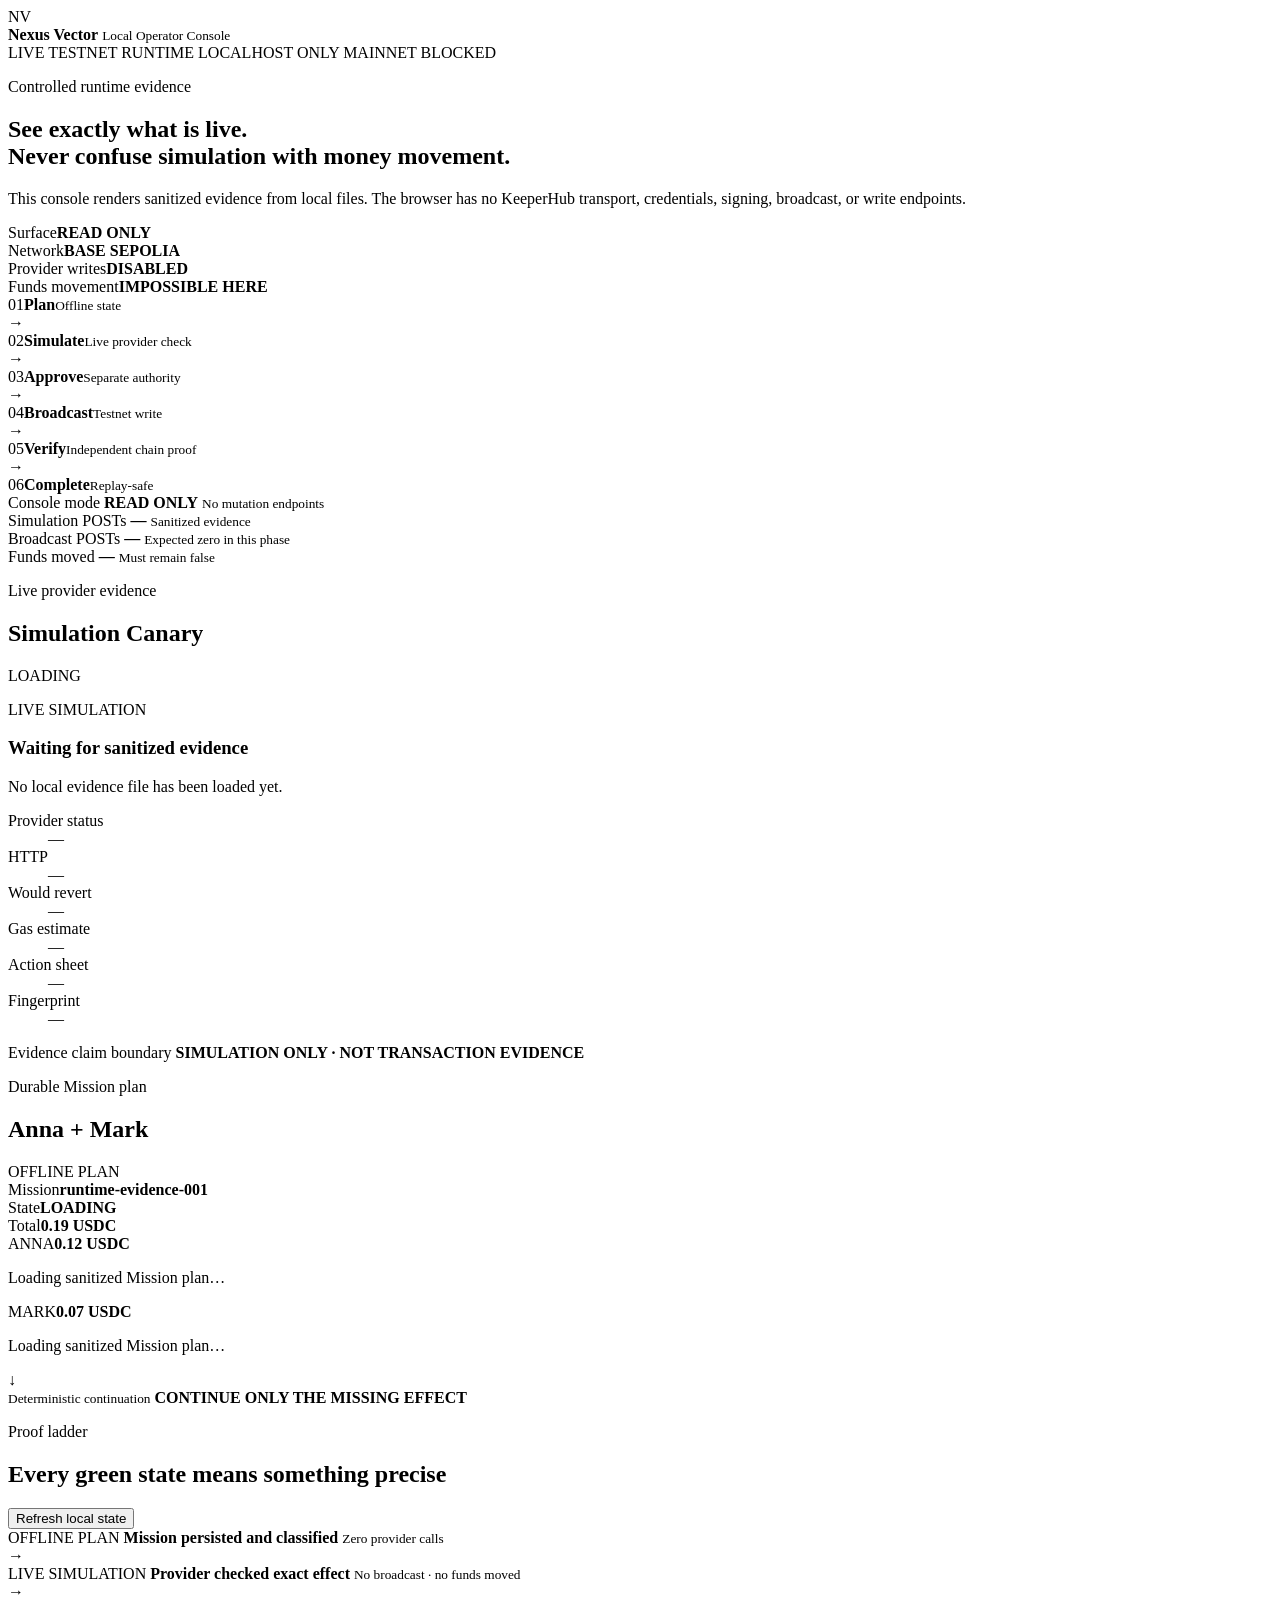
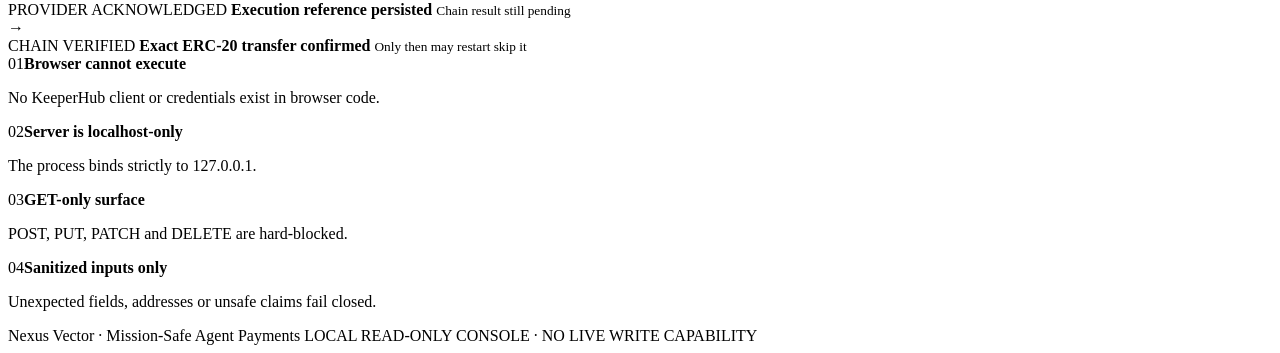
==== operator_console/index.html @ 63445672 "Add local operator console interface" ====
<!doctype html>
<html lang="en">
<head>
  <meta charset="utf-8">
  <meta name="viewport" content="width=device-width, initial-scale=1">
  <meta name="description" content="Read-only Nexus Vector local operator console for sanitized testnet runtime evidence.">
  <title>Nexus Vector — Live Operator Console</title>
  <link rel="stylesheet" href="styles.css">
</head>
<body>
  <div class="ambient ambient-one" aria-hidden="true"></div>
  <div class="ambient ambient-two" aria-hidden="true"></div>

  <header class="topbar">
    <div class="brand">
      <span class="brand-mark" aria-hidden="true">NV</span>
      <div>
        <strong>Nexus Vector</strong>
        <small>Local Operator Console</small>
      </div>
    </div>
    <div class="runtime-identity">
      <span class="live-badge"><i aria-hidden="true"></i> LIVE TESTNET RUNTIME</span>
      <span class="quiet-badge">LOCALHOST ONLY</span>
      <span class="quiet-badge safe">MAINNET BLOCKED</span>
    </div>
  </header>

  <main>
    <section class="hero">
      <div>
        <p class="eyebrow">Controlled runtime evidence</p>
        <h1>See exactly what is live.<br><span>Never confuse simulation with money movement.</span></h1>
        <p class="hero-copy">This console renders sanitized evidence from local files. The browser has no KeeperHub transport, credentials, signing, broadcast, or write endpoints.</p>
      </div>
      <aside class="authority-card" aria-label="Current authority boundary">
        <div class="authority-line"><span>Surface</span><strong>READ ONLY</strong></div>
        <div class="authority-line"><span>Network</span><strong>BASE SEPOLIA</strong></div>
        <div class="authority-line"><span>Provider writes</span><strong>DISABLED</strong></div>
        <div class="authority-line"><span>Funds movement</span><strong>IMPOSSIBLE HERE</strong></div>
      </aside>
    </section>

    <section class="stage-rail" aria-label="Runtime evidence stages">
      <div class="stage is-complete" data-stage="plan"><span>01</span><strong>Plan</strong><small>Offline state</small></div>
      <div class="stage-arrow" aria-hidden="true">→</div>
      <div class="stage is-active" data-stage="simulate"><span>02</span><strong>Simulate</strong><small>Live provider check</small></div>
      <div class="stage-arrow" aria-hidden="true">→</div>
      <div class="stage" data-stage="approve"><span>03</span><strong>Approve</strong><small>Separate authority</small></div>
      <div class="stage-arrow" aria-hidden="true">→</div>
      <div class="stage" data-stage="broadcast"><span>04</span><strong>Broadcast</strong><small>Testnet write</small></div>
      <div class="stage-arrow" aria-hidden="true">→</div>
      <div class="stage" data-stage="verify"><span>05</span><strong>Verify</strong><small>Independent chain proof</small></div>
      <div class="stage-arrow" aria-hidden="true">→</div>
      <div class="stage" data-stage="complete"><span>06</span><strong>Complete</strong><small>Replay-safe</small></div>
    </section>

    <section class="metrics" aria-label="Runtime safety summary">
      <article class="metric">
        <span>Console mode</span>
        <strong id="metric-mode">READ ONLY</strong>
        <small>No mutation endpoints</small>
      </article>
      <article class="metric cyan">
        <span>Simulation POSTs</span>
        <strong id="metric-simulation">—</strong>
        <small>Sanitized evidence</small>
      </article>
      <article class="metric amber">
        <span>Broadcast POSTs</span>
        <strong id="metric-broadcast">—</strong>
        <small>Expected zero in this phase</small>
      </article>
      <article class="metric green">
        <span>Funds moved</span>
        <strong id="metric-funds">—</strong>
        <small>Must remain false</small>
      </article>
    </section>

    <section class="workspace">
      <article class="panel canary-panel">
        <header class="panel-heading">
          <div>
            <p class="section-label">Live provider evidence</p>
            <h2>Simulation Canary</h2>
          </div>
          <span id="canary-badge" class="evidence-badge cyan">LOADING</span>
        </header>

        <div class="active-operation">
          <div class="operation-orb" aria-hidden="true"><span></span></div>
          <div>
            <p id="canary-level" class="operation-level">LIVE SIMULATION</p>
            <h3 id="canary-status">Waiting for sanitized evidence</h3>
            <p id="canary-copy">No local evidence file has been loaded yet.</p>
          </div>
        </div>

        <dl class="fact-grid">
          <div><dt>Provider status</dt><dd id="provider-status">—</dd></div>
          <div><dt>HTTP</dt><dd id="provider-http">—</dd></div>
          <div><dt>Would revert</dt><dd id="provider-revert">—</dd></div>
          <div><dt>Gas estimate</dt><dd id="provider-gas">—</dd></div>
          <div><dt>Action sheet</dt><dd id="action-sheet">—</dd></div>
          <div><dt>Fingerprint</dt><dd id="fingerprint">—</dd></div>
        </dl>

        <div class="claim-boundary">
          <span>Evidence claim boundary</span>
          <strong id="claim-boundary">SIMULATION ONLY · NOT TRANSACTION EVIDENCE</strong>
        </div>
      </article>

      <article class="panel mission-panel">
        <header class="panel-heading">
          <div>
            <p class="section-label">Durable Mission plan</p>
            <h2>Anna + Mark</h2>
          </div>
          <span id="mission-badge" class="evidence-badge blue">OFFLINE PLAN</span>
        </header>

        <div class="mission-meta">
          <div><span>Mission</span><strong id="mission-ref">runtime-evidence-001</strong></div>
          <div><span>State</span><strong id="mission-state">LOADING</strong></div>
          <div><span>Total</span><strong id="mission-total">0.19 USDC</strong></div>
        </div>

        <div id="effect-list" class="effect-list" aria-live="polite">
          <article class="effect-card">
            <div><span>ANNA</span><strong>0.12 USDC</strong></div>
            <p>Loading sanitized Mission plan…</p>
          </article>
          <article class="effect-card">
            <div><span>MARK</span><strong>0.07 USDC</strong></div>
            <p>Loading sanitized Mission plan…</p>
          </article>
        </div>

        <div class="continuation-line">
          <span class="neon-arrow" aria-hidden="true">↓</span>
          <div>
            <small>Deterministic continuation</small>
            <strong>CONTINUE ONLY THE MISSING EFFECT</strong>
          </div>
        </div>
      </article>
    </section>

    <section class="evidence-flow panel">
      <header class="panel-heading">
        <div>
          <p class="section-label">Proof ladder</p>
          <h2>Every green state means something precise</h2>
        </div>
        <button id="refresh" class="refresh-button" type="button">Refresh local state</button>
      </header>

      <div class="proof-ladder">
        <article class="proof-node blue is-complete">
          <span>OFFLINE PLAN</span>
          <strong>Mission persisted and classified</strong>
          <small>Zero provider calls</small>
        </article>
        <div class="proof-arrow active" aria-hidden="true">→</div>
        <article id="proof-simulation" class="proof-node cyan is-active">
          <span>LIVE SIMULATION</span>
          <strong>Provider checked exact effect</strong>
          <small>No broadcast · no funds moved</small>
        </article>
        <div class="proof-arrow" aria-hidden="true">→</div>
        <article class="proof-node purple">
          <span>PROVIDER ACKNOWLEDGED</span>
          <strong>Execution reference persisted</strong>
          <small>Chain result still pending</small>
        </article>
        <div class="proof-arrow" aria-hidden="true">→</div>
        <article class="proof-node green">
          <span>CHAIN VERIFIED</span>
          <strong>Exact ERC-20 transfer confirmed</strong>
          <small>Only then may restart skip it</small>
        </article>
      </div>
    </section>

    <section class="guardrail-grid">
      <article class="guardrail"><span>01</span><strong>Browser cannot execute</strong><p>No KeeperHub client or credentials exist in browser code.</p></article>
      <article class="guardrail"><span>02</span><strong>Server is localhost-only</strong><p>The process binds strictly to 127.0.0.1.</p></article>
      <article class="guardrail"><span>03</span><strong>GET-only surface</strong><p>POST, PUT, PATCH and DELETE are hard-blocked.</p></article>
      <article class="guardrail"><span>04</span><strong>Sanitized inputs only</strong><p>Unexpected fields, addresses or unsafe claims fail closed.</p></article>
    </section>

    <section id="error-banner" class="error-banner" hidden aria-live="assertive">
      <strong>READ-ONLY EVIDENCE LOAD STOPPED</strong>
      <span id="error-text"></span>
    </section>
  </main>

  <footer>
    <span>Nexus Vector · Mission-Safe Agent Payments</span>
    <span>LOCAL READ-ONLY CONSOLE · NO LIVE WRITE CAPABILITY</span>
  </footer>

  <script src="app.js"></script>
</body>
</html>
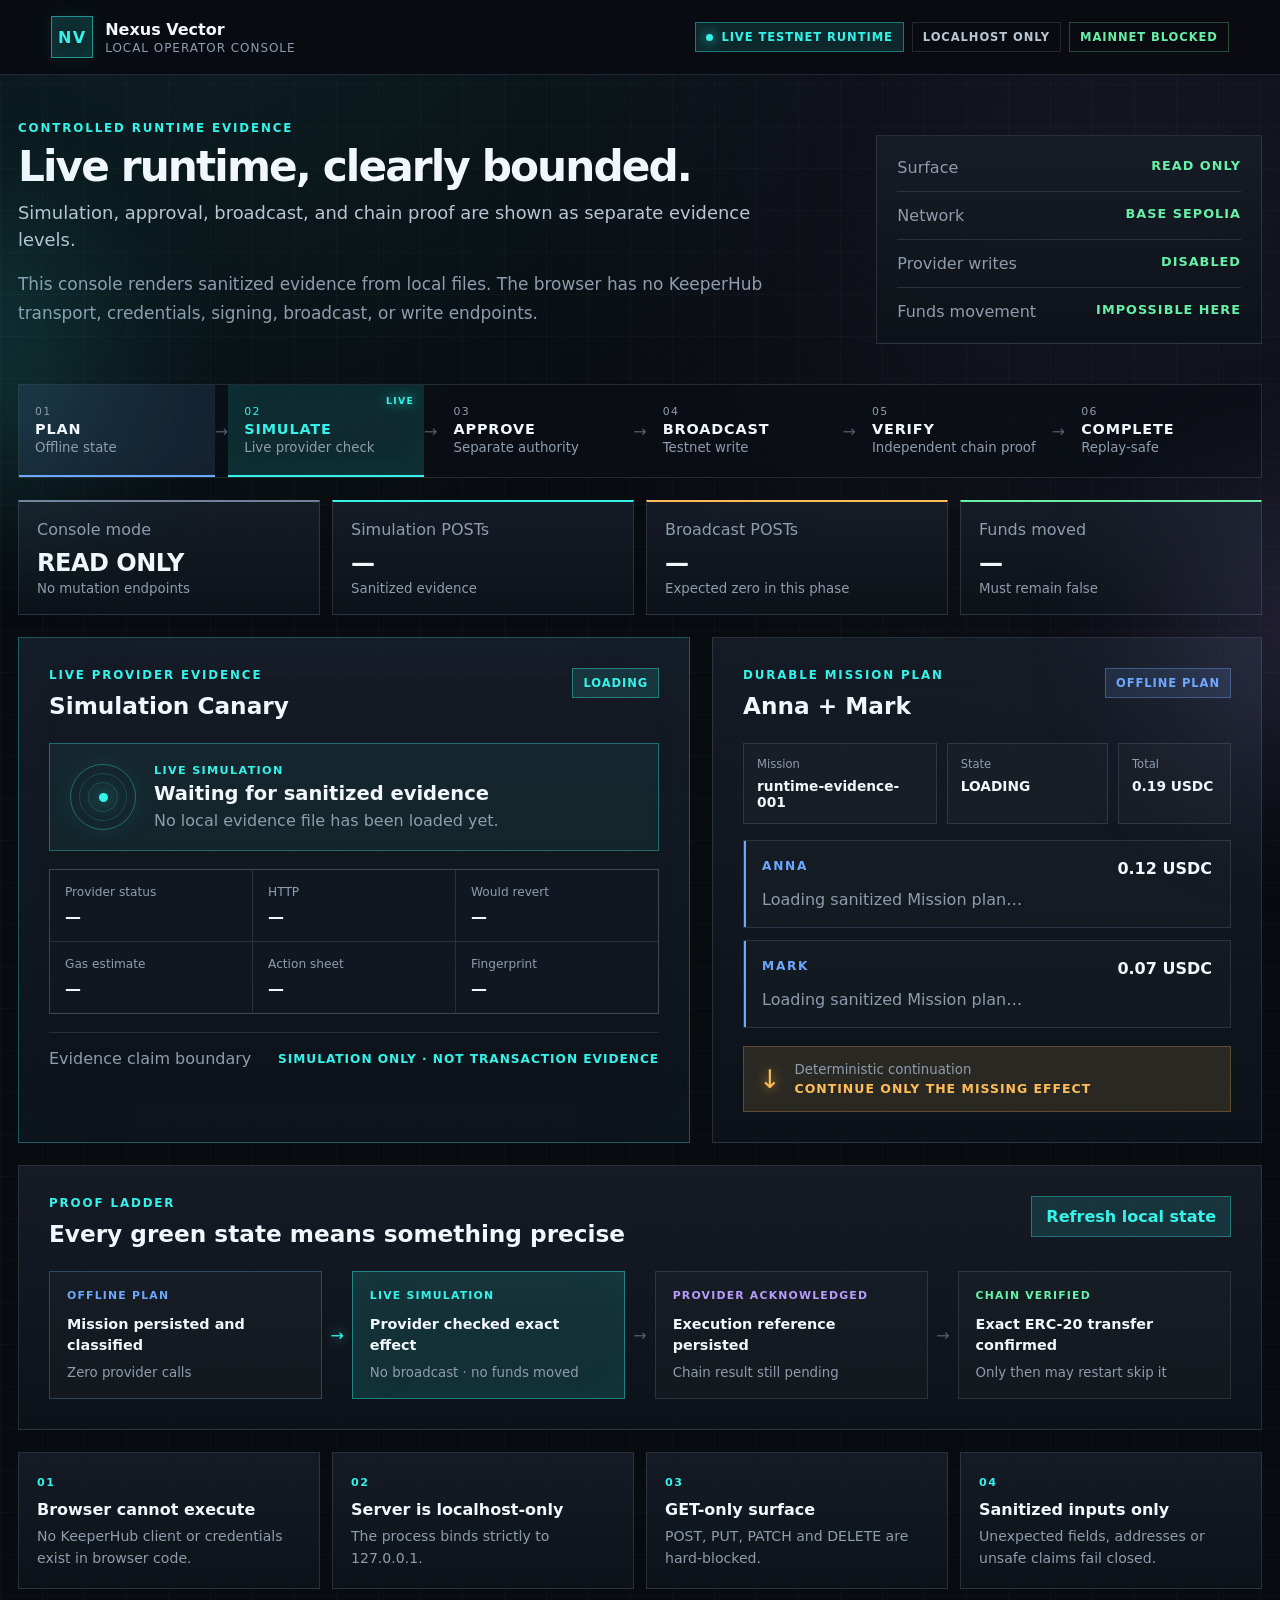
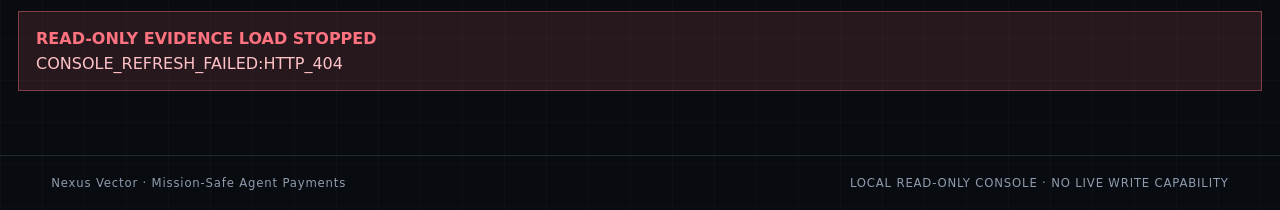
==== commit 9a447a61: "Refine operator console hero copy" ====
--- a/operator_console/index.html
+++ b/operator_console/index.html
@@ -6,6 +6,7 @@
   <meta name="description" content="Read-only Nexus Vector local operator console for sanitized testnet runtime evidence.">
   <title>Nexus Vector — Live Operator Console</title>
   <link rel="stylesheet" href="styles.css">
+  <link rel="stylesheet" href="polish.css">
 </head>
 <body>
   <div class="ambient ambient-one" aria-hidden="true"></div>
@@ -30,7 +31,8 @@
     <section class="hero">
       <div>
         <p class="eyebrow">Controlled runtime evidence</p>
-        <h1>See exactly what is live.<br><span>Never confuse simulation with money movement.</span></h1>
+        <h1>Live runtime, clearly bounded.</h1>
+        <p class="hero-subtitle">Simulation, approval, broadcast, and chain proof are shown as separate evidence levels.</p>
         <p class="hero-copy">This console renders sanitized evidence from local files. The browser has no KeeperHub transport, credentials, signing, broadcast, or write endpoints.</p>
       </div>
       <aside class="authority-card" aria-label="Current authority boundary">
--- a/operator_console/styles.css
+++ b/operator_console/styles.css
@@ -0,0 +1,901 @@
+:root {
+  color-scheme: dark;
+  --bg: #080b10;
+  --panel: rgba(17, 22, 30, 0.92);
+  --panel-strong: #111720;
+  --line: rgba(151, 171, 198, 0.18);
+  --text: #f2f7fb;
+  --muted: #8f9cad;
+  --cyan: #35f3ea;
+  --cyan-soft: rgba(53, 243, 234, 0.12);
+  --blue: #6ca8ff;
+  --blue-soft: rgba(108, 168, 255, 0.12);
+  --amber: #ffbd59;
+  --amber-soft: rgba(255, 189, 89, 0.12);
+  --purple: #b89cff;
+  --purple-soft: rgba(184, 156, 255, 0.12);
+  --green: #67f0a7;
+  --green-soft: rgba(103, 240, 167, 0.12);
+  --red: #ff727f;
+  --red-soft: rgba(255, 114, 127, 0.12);
+  font-family: Inter, ui-sans-serif, system-ui, -apple-system,
+    BlinkMacSystemFont, "Segoe UI", sans-serif;
+}
+
+* {
+  box-sizing: border-box;
+}
+
+html {
+  scroll-behavior: smooth;
+}
+
+body {
+  margin: 0;
+  min-width: 320px;
+  background:
+    linear-gradient(rgba(255, 255, 255, 0.018) 1px, transparent 1px),
+    linear-gradient(90deg, rgba(255, 255, 255, 0.018) 1px, transparent 1px),
+    radial-gradient(circle at 12% -10%, rgba(53, 243, 234, 0.11), transparent 34%),
+    radial-gradient(circle at 88% 10%, rgba(184, 156, 255, 0.08), transparent 30%),
+    var(--bg);
+  background-size: 42px 42px, 42px 42px, auto, auto, auto;
+  color: var(--text);
+}
+
+button,
+a {
+  font: inherit;
+}
+
+.ambient {
+  position: fixed;
+  pointer-events: none;
+  border-radius: 999px;
+  filter: blur(90px);
+  opacity: 0.18;
+}
+
+.ambient-one {
+  width: 260px;
+  height: 260px;
+  background: var(--cyan);
+  top: 25%;
+  left: -160px;
+}
+
+.ambient-two {
+  width: 260px;
+  height: 260px;
+  background: var(--purple);
+  right: -160px;
+  bottom: 15%;
+}
+
+.topbar {
+  position: sticky;
+  top: 0;
+  z-index: 10;
+  display: flex;
+  align-items: center;
+  justify-content: space-between;
+  gap: 24px;
+  padding: 16px clamp(18px, 4vw, 56px);
+  background: rgba(8, 11, 16, 0.88);
+  backdrop-filter: blur(18px);
+  border-bottom: 1px solid var(--line);
+}
+
+.brand {
+  display: flex;
+  align-items: center;
+  gap: 12px;
+}
+
+.brand-mark {
+  display: grid;
+  place-items: center;
+  width: 42px;
+  height: 42px;
+  border: 1px solid rgba(53, 243, 234, 0.52);
+  background: var(--cyan-soft);
+  color: var(--cyan);
+  font-weight: 800;
+  letter-spacing: 0.08em;
+  box-shadow:
+    inset 0 0 22px rgba(53, 243, 234, 0.08),
+    0 0 20px rgba(53, 243, 234, 0.08);
+}
+
+.brand strong,
+.brand small {
+  display: block;
+}
+
+.brand strong {
+  font-size: 1rem;
+}
+
+.brand small {
+  margin-top: 2px;
+  color: var(--muted);
+  font-size: 0.75rem;
+  letter-spacing: 0.08em;
+  text-transform: uppercase;
+}
+
+.runtime-identity {
+  display: flex;
+  align-items: center;
+  justify-content: flex-end;
+  gap: 8px;
+  flex-wrap: wrap;
+}
+
+.live-badge,
+.quiet-badge,
+.evidence-badge {
+  display: inline-flex;
+  align-items: center;
+  gap: 8px;
+  padding: 7px 10px;
+  border: 1px solid var(--line);
+  font-size: 0.72rem;
+  font-weight: 750;
+  letter-spacing: 0.08em;
+  text-transform: uppercase;
+  white-space: nowrap;
+}
+
+.live-badge {
+  color: var(--cyan);
+  border-color: rgba(53, 243, 234, 0.4);
+  background: var(--cyan-soft);
+}
+
+.live-badge i {
+  width: 7px;
+  height: 7px;
+  border-radius: 50%;
+  background: currentColor;
+  box-shadow: 0 0 12px currentColor;
+  animation: livePulse 2.2s ease-in-out infinite;
+}
+
+.quiet-badge {
+  color: #bac5d2;
+}
+
+.quiet-badge.safe {
+  color: var(--green);
+  border-color: rgba(103, 240, 167, 0.28);
+}
+
+main {
+  width: min(1480px, calc(100% - 36px));
+  margin: 0 auto;
+  padding: 46px 0 64px;
+}
+
+.hero {
+  display: grid;
+  grid-template-columns: minmax(0, 1.5fr) minmax(300px, 0.7fr);
+  gap: 32px;
+  align-items: end;
+}
+
+.eyebrow,
+.section-label {
+  margin: 0 0 10px;
+  color: var(--cyan);
+  font-size: 0.74rem;
+  font-weight: 800;
+  letter-spacing: 0.16em;
+  text-transform: uppercase;
+}
+
+h1,
+h2,
+h3,
+p {
+  margin-top: 0;
+}
+
+h1 {
+  margin-bottom: 18px;
+  font-size: clamp(2.2rem, 5vw, 5.2rem);
+  line-height: 0.98;
+  letter-spacing: -0.055em;
+  font-weight: 720;
+}
+
+h1 span {
+  color: #b9c5d2;
+}
+
+.hero-copy {
+  max-width: 820px;
+  color: var(--muted);
+  font-size: 1.06rem;
+  line-height: 1.7;
+}
+
+.authority-card,
+.panel,
+.metric,
+.guardrail {
+  border: 1px solid var(--line);
+  background: linear-gradient(
+    180deg,
+    rgba(22, 28, 38, 0.96),
+    rgba(13, 18, 25, 0.94)
+  );
+}
+
+.authority-card {
+  padding: 8px 20px;
+}
+
+.authority-line {
+  display: flex;
+  justify-content: space-between;
+  gap: 18px;
+  padding: 14px 0;
+  border-bottom: 1px solid var(--line);
+}
+
+.authority-line:last-child {
+  border-bottom: 0;
+}
+
+.authority-line span {
+  color: var(--muted);
+}
+
+.authority-line strong {
+  text-align: right;
+  font-size: 0.8rem;
+  letter-spacing: 0.08em;
+  color: var(--green);
+}
+
+.stage-rail {
+  margin: 40px 0 22px;
+  display: grid;
+  grid-template-columns: repeat(5, minmax(0, 1fr) auto) minmax(0, 1fr);
+  align-items: stretch;
+  border: 1px solid var(--line);
+  background: rgba(11, 15, 21, 0.78);
+}
+
+.stage {
+  position: relative;
+  min-height: 92px;
+  padding: 16px;
+  display: grid;
+  align-content: center;
+  gap: 3px;
+  border-bottom: 2px solid transparent;
+}
+
+.stage span {
+  color: var(--muted);
+  font-size: 0.68rem;
+  letter-spacing: 0.12em;
+}
+
+.stage strong {
+  font-size: 0.9rem;
+  text-transform: uppercase;
+  letter-spacing: 0.06em;
+}
+
+.stage small {
+  color: var(--muted);
+}
+
+.stage.is-complete {
+  border-bottom-color: var(--blue);
+  background: var(--blue-soft);
+}
+
+.stage.is-active {
+  border-bottom-color: var(--cyan);
+  background: var(--cyan-soft);
+  box-shadow: inset 0 -10px 35px rgba(53, 243, 234, 0.04);
+}
+
+.stage.is-active strong,
+.stage.is-active span {
+  color: var(--cyan);
+}
+
+.stage-arrow {
+  display: grid;
+  place-items: center;
+  color: #4c5b6d;
+}
+
+.stage.is-active::after {
+  content: "LIVE";
+  position: absolute;
+  top: 10px;
+  right: 10px;
+  color: var(--cyan);
+  font-size: 0.58rem;
+  font-weight: 900;
+  letter-spacing: 0.14em;
+  text-shadow: 0 0 12px rgba(53, 243, 234, 0.9);
+}
+
+.metrics {
+  display: grid;
+  grid-template-columns: repeat(4, minmax(0, 1fr));
+  gap: 12px;
+  margin-bottom: 22px;
+}
+
+.metric {
+  padding: 18px;
+  border-top: 2px solid #738198;
+}
+
+.metric.cyan {
+  border-top-color: var(--cyan);
+}
+
+.metric.amber {
+  border-top-color: var(--amber);
+}
+
+.metric.green {
+  border-top-color: var(--green);
+}
+
+.metric span,
+.metric small {
+  display: block;
+  color: var(--muted);
+}
+
+.metric strong {
+  display: block;
+  margin: 10px 0 4px;
+  font-size: 1.5rem;
+  letter-spacing: -0.02em;
+}
+
+.workspace {
+  display: grid;
+  grid-template-columns: minmax(0, 1.1fr) minmax(0, 0.9fr);
+  gap: 22px;
+}
+
+.panel {
+  padding: clamp(20px, 3vw, 30px);
+}
+
+.canary-panel {
+  border-color: rgba(53, 243, 234, 0.3);
+  box-shadow: inset 0 0 80px rgba(53, 243, 234, 0.025);
+}
+
+.panel-heading {
+  display: flex;
+  justify-content: space-between;
+  gap: 20px;
+  align-items: flex-start;
+  margin-bottom: 24px;
+}
+
+.panel-heading h2 {
+  margin: 0;
+  font-size: 1.45rem;
+}
+
+.evidence-badge.cyan {
+  color: var(--cyan);
+  border-color: rgba(53, 243, 234, 0.38);
+  background: var(--cyan-soft);
+}
+
+.evidence-badge.blue {
+  color: var(--blue);
+  border-color: rgba(108, 168, 255, 0.36);
+  background: var(--blue-soft);
+}
+
+.evidence-badge.green {
+  color: var(--green);
+  border-color: rgba(103, 240, 167, 0.36);
+  background: var(--green-soft);
+}
+
+.evidence-badge.red {
+  color: var(--red);
+  border-color: rgba(255, 114, 127, 0.36);
+  background: var(--red-soft);
+}
+
+.active-operation {
+  display: grid;
+  grid-template-columns: auto 1fr;
+  gap: 18px;
+  align-items: center;
+  padding: 20px;
+  border: 1px solid rgba(53, 243, 234, 0.34);
+  background: rgba(53, 243, 234, 0.055);
+}
+
+.operation-orb {
+  position: relative;
+  width: 66px;
+  height: 66px;
+  border-radius: 50%;
+  border: 1px solid rgba(53, 243, 234, 0.35);
+  display: grid;
+  place-items: center;
+  box-shadow: 0 0 26px rgba(53, 243, 234, 0.08);
+}
+
+.operation-orb::before,
+.operation-orb::after {
+  content: "";
+  position: absolute;
+  border-radius: 50%;
+  border: 1px solid rgba(53, 243, 234, 0.18);
+}
+
+.operation-orb::before {
+  inset: 8px;
+}
+
+.operation-orb::after {
+  inset: 17px;
+}
+
+.operation-orb span {
+  width: 9px;
+  height: 9px;
+  border-radius: 50%;
+  background: var(--cyan);
+  box-shadow: 0 0 18px var(--cyan);
+}
+
+.operation-level {
+  margin: 0 0 5px;
+  color: var(--cyan);
+  font-size: 0.7rem;
+  font-weight: 850;
+  letter-spacing: 0.12em;
+}
+
+.active-operation h3 {
+  margin: 0 0 6px;
+  font-size: 1.22rem;
+}
+
+.active-operation p:last-child {
+  margin: 0;
+  color: var(--muted);
+}
+
+.fact-grid {
+  display: grid;
+  grid-template-columns: repeat(3, minmax(0, 1fr));
+  gap: 1px;
+  margin: 18px 0;
+  background: var(--line);
+  border: 1px solid var(--line);
+}
+
+.fact-grid div {
+  padding: 15px;
+  background: var(--panel-strong);
+}
+
+.fact-grid dt {
+  color: var(--muted);
+  font-size: 0.76rem;
+}
+
+.fact-grid dd {
+  margin: 8px 0 0;
+  font-weight: 760;
+}
+
+.claim-boundary {
+  display: flex;
+  justify-content: space-between;
+  gap: 16px;
+  align-items: center;
+  padding-top: 16px;
+  border-top: 1px solid var(--line);
+}
+
+.claim-boundary span {
+  color: var(--muted);
+}
+
+.claim-boundary strong {
+  color: var(--cyan);
+  text-align: right;
+  font-size: 0.76rem;
+  letter-spacing: 0.08em;
+}
+
+.mission-meta {
+  display: grid;
+  grid-template-columns: 1.2fr 1fr 0.7fr;
+  gap: 10px;
+  margin-bottom: 16px;
+}
+
+.mission-meta div {
+  padding: 13px;
+  border: 1px solid var(--line);
+  background: rgba(255, 255, 255, 0.018);
+}
+
+.mission-meta span,
+.mission-meta strong {
+  display: block;
+}
+
+.mission-meta span {
+  color: var(--muted);
+  font-size: 0.72rem;
+}
+
+.mission-meta strong {
+  margin-top: 7px;
+  font-size: 0.86rem;
+}
+
+.effect-list {
+  display: grid;
+  gap: 12px;
+}
+
+.effect-card {
+  position: relative;
+  padding: 18px;
+  border: 1px solid var(--line);
+  background: rgba(255, 255, 255, 0.02);
+  overflow: hidden;
+}
+
+.effect-card::before {
+  content: "";
+  position: absolute;
+  inset: 0 auto 0 0;
+  width: 2px;
+  background: var(--blue);
+}
+
+.effect-card.is-ready::before {
+  background: var(--amber);
+  box-shadow: 0 0 14px var(--amber);
+}
+
+.effect-card.is-verified::before {
+  background: var(--green);
+  box-shadow: 0 0 14px var(--green);
+}
+
+.effect-card.is-blocked::before {
+  background: var(--red);
+  box-shadow: 0 0 14px var(--red);
+}
+
+.effect-card > div {
+  display: flex;
+  justify-content: space-between;
+  gap: 16px;
+}
+
+.effect-card span {
+  color: var(--blue);
+  font-size: 0.76rem;
+  font-weight: 900;
+  letter-spacing: 0.14em;
+}
+
+.effect-card p {
+  margin: 12px 0 0;
+  color: var(--muted);
+}
+
+.effect-action {
+  display: inline-flex;
+  margin-top: 10px;
+  padding: 5px 8px;
+  border: 1px solid var(--line);
+  color: var(--amber);
+  font-size: 0.7rem;
+  font-weight: 800;
+  letter-spacing: 0.07em;
+}
+
+.continuation-line {
+  display: grid;
+  grid-template-columns: auto 1fr;
+  align-items: center;
+  gap: 14px;
+  margin-top: 18px;
+  padding: 15px;
+  border: 1px solid rgba(255, 189, 89, 0.24);
+  background: var(--amber-soft);
+}
+
+.neon-arrow {
+  color: var(--amber);
+  font-size: 1.6rem;
+  text-shadow: 0 0 12px rgba(255, 189, 89, 0.75);
+}
+
+.continuation-line small,
+.continuation-line strong {
+  display: block;
+}
+
+.continuation-line small {
+  color: var(--muted);
+}
+
+.continuation-line strong {
+  margin-top: 4px;
+  color: var(--amber);
+  font-size: 0.78rem;
+  letter-spacing: 0.08em;
+}
+
+.evidence-flow {
+  margin-top: 22px;
+}
+
+.refresh-button {
+  border: 1px solid rgba(53, 243, 234, 0.35);
+  background: var(--cyan-soft);
+  color: var(--cyan);
+  padding: 10px 14px;
+  font-weight: 750;
+  cursor: pointer;
+}
+
+.refresh-button:hover {
+  box-shadow: 0 0 20px rgba(53, 243, 234, 0.1);
+}
+
+.refresh-button:disabled {
+  opacity: 0.55;
+  cursor: wait;
+}
+
+.proof-ladder {
+  display: grid;
+  grid-template-columns: repeat(3, minmax(0, 1fr) auto) minmax(0, 1fr);
+  align-items: stretch;
+}
+
+.proof-node {
+  min-height: 128px;
+  padding: 17px;
+  border: 1px solid var(--line);
+  background: rgba(255, 255, 255, 0.018);
+}
+
+.proof-node span,
+.proof-node strong,
+.proof-node small {
+  display: block;
+}
+
+.proof-node span {
+  margin-bottom: 12px;
+  font-size: 0.68rem;
+  font-weight: 850;
+  letter-spacing: 0.11em;
+}
+
+.proof-node strong {
+  font-size: 0.9rem;
+  line-height: 1.4;
+}
+
+.proof-node small {
+  margin-top: 10px;
+  color: var(--muted);
+}
+
+.proof-node.blue span {
+  color: var(--blue);
+}
+
+.proof-node.cyan span {
+  color: var(--cyan);
+}
+
+.proof-node.purple span {
+  color: var(--purple);
+}
+
+.proof-node.green span {
+  color: var(--green);
+}
+
+.proof-node.is-active {
+  border-color: rgba(53, 243, 234, 0.42);
+  background: var(--cyan-soft);
+  box-shadow: inset 0 0 40px rgba(53, 243, 234, 0.03);
+}
+
+.proof-node.is-complete {
+  border-color: rgba(108, 168, 255, 0.3);
+}
+
+.proof-arrow {
+  display: grid;
+  place-items: center;
+  padding: 0 8px;
+  color: #4e5c6d;
+}
+
+.proof-arrow.active {
+  color: var(--cyan);
+  text-shadow: 0 0 12px rgba(53, 243, 234, 0.8);
+}
+
+.guardrail-grid {
+  display: grid;
+  grid-template-columns: repeat(4, minmax(0, 1fr));
+  gap: 12px;
+  margin-top: 22px;
+}
+
+.guardrail {
+  padding: 18px;
+}
+
+.guardrail span {
+  color: var(--cyan);
+  font-size: 0.7rem;
+  font-weight: 900;
+  letter-spacing: 0.12em;
+}
+
+.guardrail strong {
+  display: block;
+  margin: 10px 0 7px;
+}
+
+.guardrail p {
+  margin: 0;
+  color: var(--muted);
+  line-height: 1.55;
+  font-size: 0.88rem;
+}
+
+.error-banner {
+  margin-top: 22px;
+  padding: 17px;
+  border: 1px solid rgba(255, 114, 127, 0.42);
+  background: var(--red-soft);
+  color: var(--red);
+}
+
+.error-banner strong,
+.error-banner span {
+  display: block;
+}
+
+.error-banner span {
+  margin-top: 6px;
+  color: #ffc2c7;
+}
+
+footer {
+  display: flex;
+  justify-content: space-between;
+  gap: 20px;
+  padding: 20px clamp(18px, 4vw, 56px);
+  border-top: 1px solid var(--line);
+  color: var(--muted);
+  font-size: 0.73rem;
+  letter-spacing: 0.07em;
+}
+
+@keyframes livePulse {
+  0%,
+  100% {
+    opacity: 0.7;
+    transform: scale(0.92);
+  }
+
+  50% {
+    opacity: 1;
+    transform: scale(1.18);
+  }
+}
+
+@media (prefers-reduced-motion: reduce) {
+  * {
+    scroll-behavior: auto !important;
+    animation: none !important;
+  }
+}
+
+@media (max-width: 1100px) {
+  .hero,
+  .workspace {
+    grid-template-columns: 1fr;
+  }
+
+  .metrics,
+  .guardrail-grid {
+    grid-template-columns: repeat(2, minmax(0, 1fr));
+  }
+
+  .proof-ladder {
+    grid-template-columns: 1fr;
+    gap: 8px;
+  }
+
+  .proof-arrow {
+    min-height: 24px;
+    transform: rotate(90deg);
+  }
+
+  .stage-rail {
+    grid-template-columns: repeat(3, minmax(0, 1fr));
+  }
+
+  .stage-arrow {
+    display: none;
+  }
+}
+
+@media (max-width: 720px) {
+  .topbar,
+  footer {
+    align-items: flex-start;
+    flex-direction: column;
+  }
+
+  .runtime-identity {
+    justify-content: flex-start;
+  }
+
+  main {
+    width: min(100% - 24px, 1480px);
+    padding-top: 30px;
+  }
+
+  h1 {
+    font-size: clamp(2.1rem, 14vw, 3.5rem);
+  }
+
+  .metrics,
+  .guardrail-grid,
+  .fact-grid,
+  .mission-meta {
+    grid-template-columns: 1fr;
+  }
+
+  .stage-rail {
+    grid-template-columns: repeat(2, minmax(0, 1fr));
+  }
+
+  .claim-boundary {
+    align-items: flex-start;
+    flex-direction: column;
+  }
+
+  .claim-boundary strong {
+    text-align: left;
+  }
+
+  .panel-heading {
+    flex-direction: column;
+  }
+}
--- a/operator_console/polish.css
+++ b/operator_console/polish.css
@@ -0,0 +1,29 @@
+/* Presentation-only hero polish for the read-only Local Operator Console. */
+
+.hero h1 {
+  max-width: 820px;
+  margin-bottom: 12px;
+  font-size: clamp(2.2rem, 3.3vw, 3.5rem);
+  line-height: 1.02;
+  letter-spacing: -0.045em;
+}
+
+.hero-subtitle {
+  max-width: 780px;
+  margin: 0 0 16px;
+  color: #b9c5d2;
+  font-size: clamp(1.05rem, 1.4vw, 1.25rem);
+  line-height: 1.5;
+}
+
+@media (max-width: 720px) {
+  .hero h1 {
+    max-width: none;
+    font-size: clamp(2.1rem, 14vw, 3.5rem);
+  }
+
+  .hero-subtitle {
+    font-size: 1rem;
+    line-height: 1.55;
+  }
+}
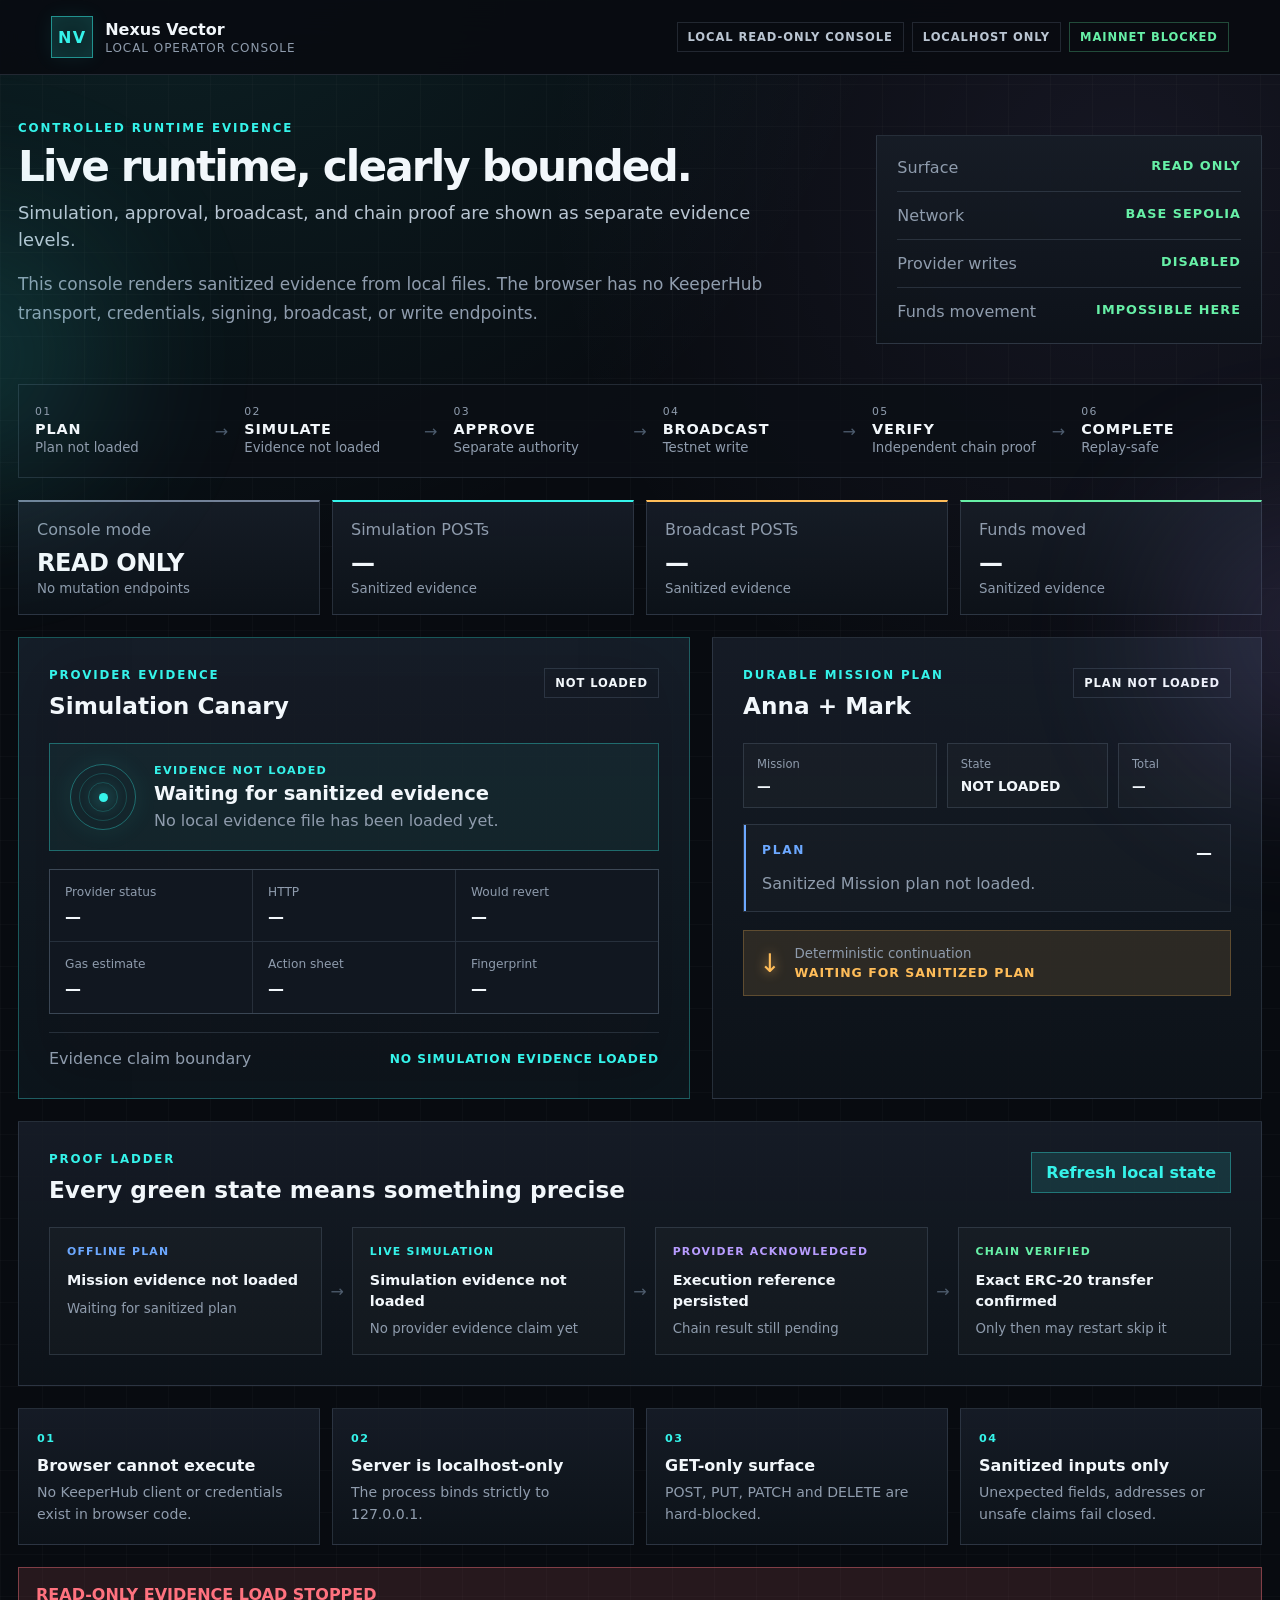
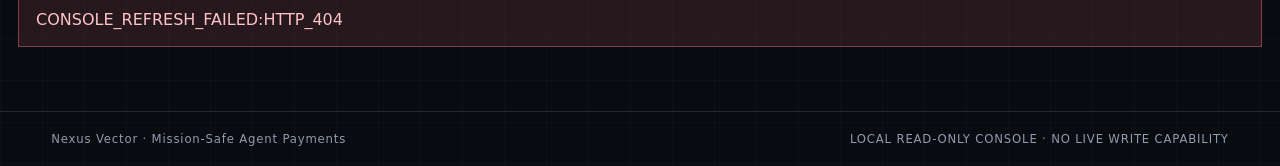
==== commit fab71171: "Fix unloaded operator console evidence semantics" ====
--- a/operator_console/index.html
+++ b/operator_console/index.html
@@ -4,7 +4,7 @@
   <meta charset="utf-8">
   <meta name="viewport" content="width=device-width, initial-scale=1">
   <meta name="description" content="Read-only Nexus Vector local operator console for sanitized testnet runtime evidence.">
-  <title>Nexus Vector — Live Operator Console</title>
+  <title>Nexus Vector — Local Operator Console</title>
   <link rel="stylesheet" href="styles.css">
   <link rel="stylesheet" href="polish.css">
 </head>
@@ -21,7 +21,7 @@
       </div>
     </div>
     <div class="runtime-identity">
-      <span class="live-badge"><i aria-hidden="true"></i> LIVE TESTNET RUNTIME</span>
+      <span id="runtime-badge" class="quiet-badge">LOCAL READ-ONLY CONSOLE</span>
       <span class="quiet-badge">LOCALHOST ONLY</span>
       <span class="quiet-badge safe">MAINNET BLOCKED</span>
     </div>
@@ -44,9 +44,9 @@
     </section>
 
     <section class="stage-rail" aria-label="Runtime evidence stages">
-      <div class="stage is-complete" data-stage="plan"><span>01</span><strong>Plan</strong><small>Offline state</small></div>
-      <div class="stage-arrow" aria-hidden="true">→</div>
-      <div class="stage is-active" data-stage="simulate"><span>02</span><strong>Simulate</strong><small>Live provider check</small></div>
+      <div id="stage-plan" class="stage" data-stage="plan"><span>01</span><strong>Plan</strong><small id="stage-plan-status">Plan not loaded</small></div>
+      <div class="stage-arrow" aria-hidden="true">→</div>
+      <div id="stage-simulate" class="stage" data-stage="simulate"><span>02</span><strong>Simulate</strong><small id="stage-simulate-status">Evidence not loaded</small></div>
       <div class="stage-arrow" aria-hidden="true">→</div>
       <div class="stage" data-stage="approve"><span>03</span><strong>Approve</strong><small>Separate authority</small></div>
       <div class="stage-arrow" aria-hidden="true">→</div>
@@ -71,29 +71,29 @@
       <article class="metric amber">
         <span>Broadcast POSTs</span>
         <strong id="metric-broadcast">—</strong>
-        <small>Expected zero in this phase</small>
+        <small>Sanitized evidence</small>
       </article>
       <article class="metric green">
         <span>Funds moved</span>
         <strong id="metric-funds">—</strong>
-        <small>Must remain false</small>
+        <small>Sanitized evidence</small>
       </article>
     </section>
 
     <section class="workspace">
-      <article class="panel canary-panel">
+      <article id="canary-panel" class="panel canary-panel is-unloaded">
         <header class="panel-heading">
           <div>
-            <p class="section-label">Live provider evidence</p>
+            <p class="section-label">Provider evidence</p>
             <h2>Simulation Canary</h2>
           </div>
-          <span id="canary-badge" class="evidence-badge cyan">LOADING</span>
+          <span id="canary-badge" class="evidence-badge">NOT LOADED</span>
         </header>
 
         <div class="active-operation">
           <div class="operation-orb" aria-hidden="true"><span></span></div>
           <div>
-            <p id="canary-level" class="operation-level">LIVE SIMULATION</p>
+            <p id="canary-level" class="operation-level">EVIDENCE NOT LOADED</p>
             <h3 id="canary-status">Waiting for sanitized evidence</h3>
             <p id="canary-copy">No local evidence file has been loaded yet.</p>
           </div>
@@ -110,7 +110,7 @@
 
         <div class="claim-boundary">
           <span>Evidence claim boundary</span>
-          <strong id="claim-boundary">SIMULATION ONLY · NOT TRANSACTION EVIDENCE</strong>
+          <strong id="claim-boundary">NO SIMULATION EVIDENCE LOADED</strong>
         </div>
       </article>
 
@@ -120,23 +120,19 @@
             <p class="section-label">Durable Mission plan</p>
             <h2>Anna + Mark</h2>
           </div>
-          <span id="mission-badge" class="evidence-badge blue">OFFLINE PLAN</span>
+          <span id="mission-badge" class="evidence-badge">PLAN NOT LOADED</span>
         </header>
 
         <div class="mission-meta">
-          <div><span>Mission</span><strong id="mission-ref">runtime-evidence-001</strong></div>
-          <div><span>State</span><strong id="mission-state">LOADING</strong></div>
-          <div><span>Total</span><strong id="mission-total">0.19 USDC</strong></div>
+          <div><span>Mission</span><strong id="mission-ref">—</strong></div>
+          <div><span>State</span><strong id="mission-state">NOT LOADED</strong></div>
+          <div><span>Total</span><strong id="mission-total">—</strong></div>
         </div>
 
         <div id="effect-list" class="effect-list" aria-live="polite">
           <article class="effect-card">
-            <div><span>ANNA</span><strong>0.12 USDC</strong></div>
-            <p>Loading sanitized Mission plan…</p>
-          </article>
-          <article class="effect-card">
-            <div><span>MARK</span><strong>0.07 USDC</strong></div>
-            <p>Loading sanitized Mission plan…</p>
+            <div><span>PLAN</span><strong>—</strong></div>
+            <p>Sanitized Mission plan not loaded.</p>
           </article>
         </div>
 
@@ -144,7 +140,7 @@
           <span class="neon-arrow" aria-hidden="true">↓</span>
           <div>
             <small>Deterministic continuation</small>
-            <strong>CONTINUE ONLY THE MISSING EFFECT</strong>
+            <strong id="continuation-status">WAITING FOR SANITIZED PLAN</strong>
           </div>
         </div>
       </article>
@@ -160,16 +156,16 @@
       </header>
 
       <div class="proof-ladder">
-        <article class="proof-node blue is-complete">
+        <article id="proof-plan" class="proof-node blue">
           <span>OFFLINE PLAN</span>
-          <strong>Mission persisted and classified</strong>
-          <small>Zero provider calls</small>
-        </article>
-        <div class="proof-arrow active" aria-hidden="true">→</div>
-        <article id="proof-simulation" class="proof-node cyan is-active">
+          <strong id="proof-plan-title">Mission evidence not loaded</strong>
+          <small id="proof-plan-copy">Waiting for sanitized plan</small>
+        </article>
+        <div id="proof-plan-arrow" class="proof-arrow" aria-hidden="true">→</div>
+        <article id="proof-simulation" class="proof-node cyan">
           <span>LIVE SIMULATION</span>
-          <strong>Provider checked exact effect</strong>
-          <small>No broadcast · no funds moved</small>
+          <strong id="proof-simulation-title">Simulation evidence not loaded</strong>
+          <small id="proof-simulation-copy">No provider evidence claim yet</small>
         </article>
         <div class="proof-arrow" aria-hidden="true">→</div>
         <article class="proof-node purple">
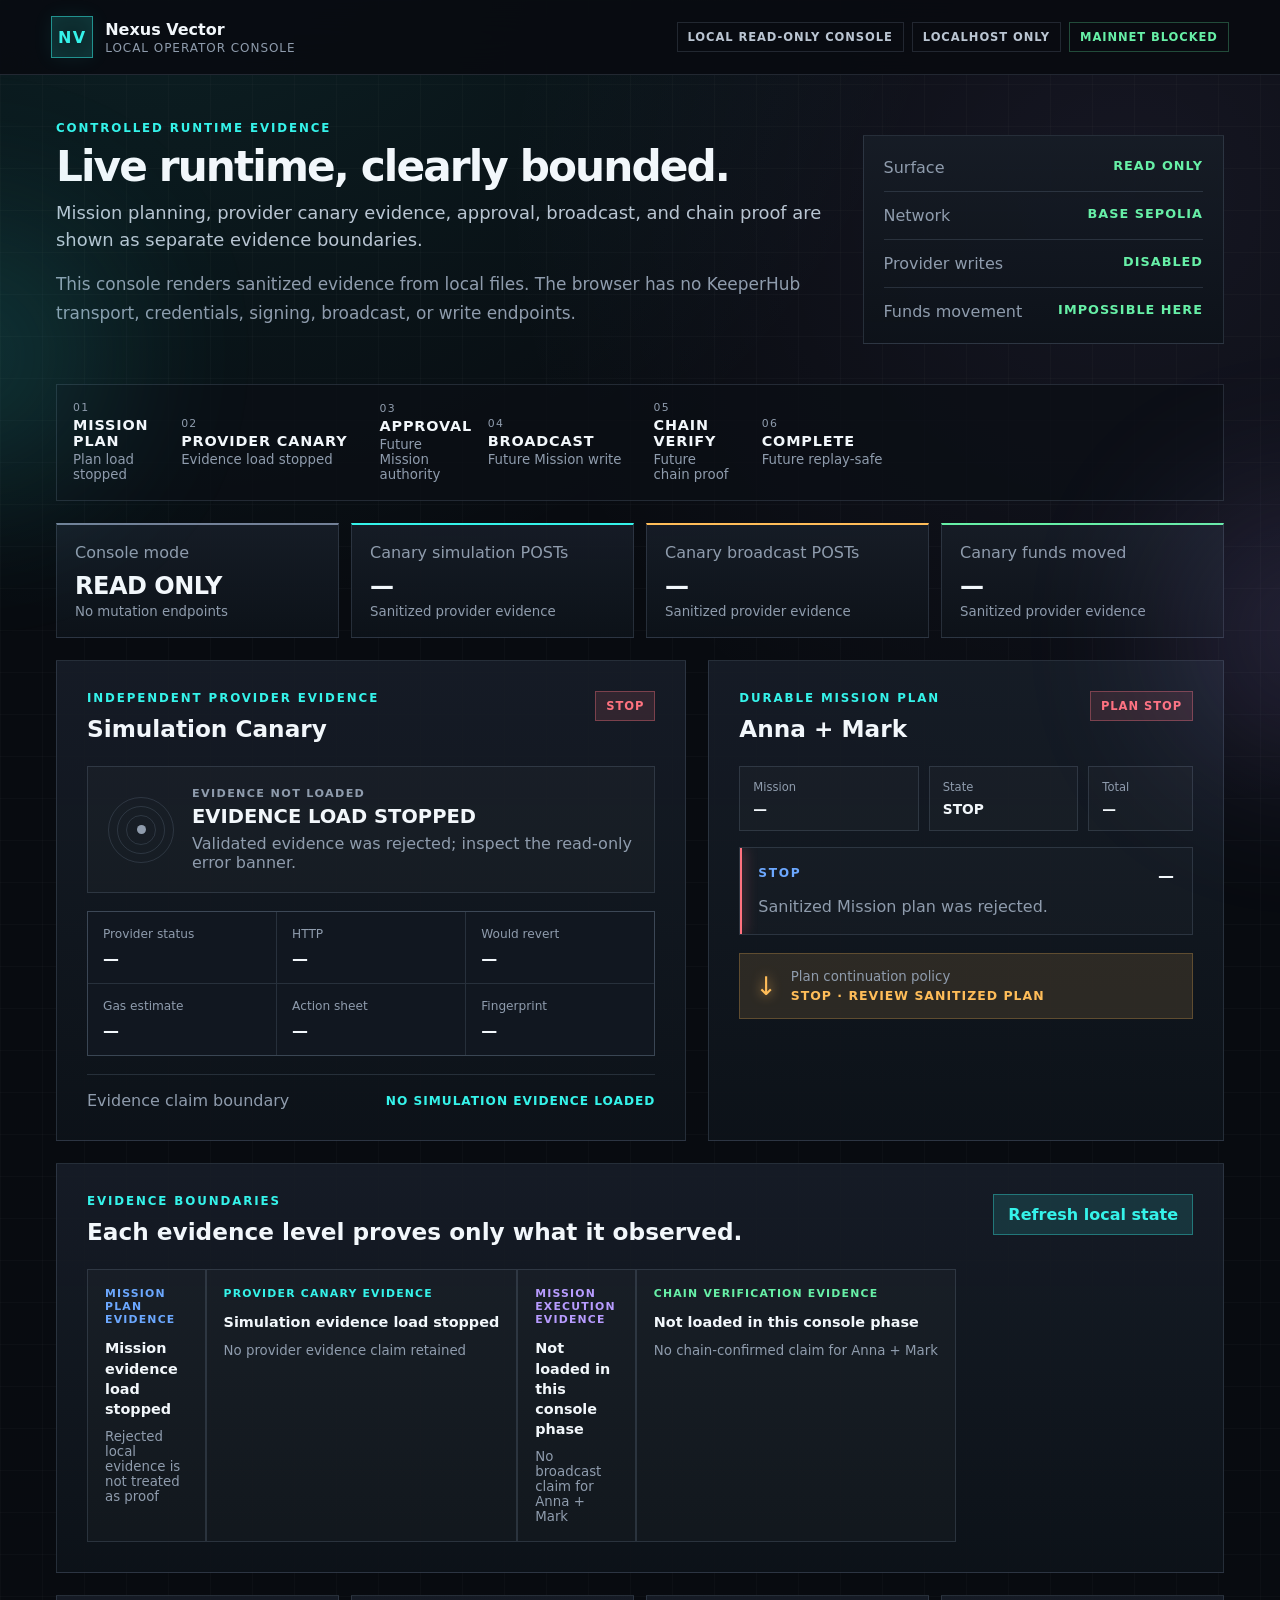
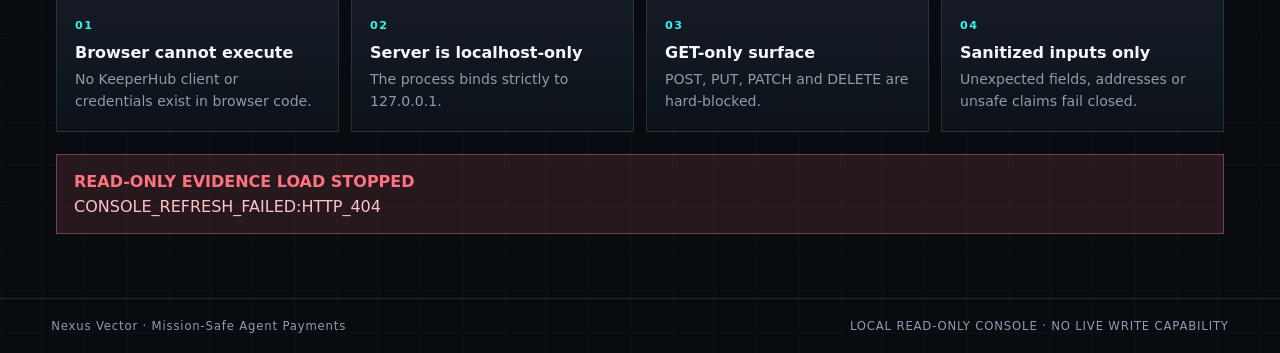
==== commit c9fb58a9: "Clarify operator console evidence boundaries" ====
--- a/operator_console/index.html
+++ b/operator_console/index.html
@@ -32,7 +32,7 @@
       <div>
         <p class="eyebrow">Controlled runtime evidence</p>
         <h1>Live runtime, clearly bounded.</h1>
-        <p class="hero-subtitle">Simulation, approval, broadcast, and chain proof are shown as separate evidence levels.</p>
+        <p class="hero-subtitle">Mission planning, provider canary evidence, approval, broadcast, and chain proof are shown as separate evidence boundaries.</p>
         <p class="hero-copy">This console renders sanitized evidence from local files. The browser has no KeeperHub transport, credentials, signing, broadcast, or write endpoints.</p>
       </div>
       <aside class="authority-card" aria-label="Current authority boundary">
@@ -43,18 +43,13 @@
       </aside>
     </section>
 
-    <section class="stage-rail" aria-label="Runtime evidence stages">
-      <div id="stage-plan" class="stage" data-stage="plan"><span>01</span><strong>Plan</strong><small id="stage-plan-status">Plan not loaded</small></div>
-      <div class="stage-arrow" aria-hidden="true">→</div>
-      <div id="stage-simulate" class="stage" data-stage="simulate"><span>02</span><strong>Simulate</strong><small id="stage-simulate-status">Evidence not loaded</small></div>
-      <div class="stage-arrow" aria-hidden="true">→</div>
-      <div class="stage" data-stage="approve"><span>03</span><strong>Approve</strong><small>Separate authority</small></div>
-      <div class="stage-arrow" aria-hidden="true">→</div>
-      <div class="stage" data-stage="broadcast"><span>04</span><strong>Broadcast</strong><small>Testnet write</small></div>
-      <div class="stage-arrow" aria-hidden="true">→</div>
-      <div class="stage" data-stage="verify"><span>05</span><strong>Verify</strong><small>Independent chain proof</small></div>
-      <div class="stage-arrow" aria-hidden="true">→</div>
-      <div class="stage" data-stage="complete"><span>06</span><strong>Complete</strong><small>Replay-safe</small></div>
+    <section class="stage-rail" aria-label="Evidence and authority boundaries">
+      <div id="stage-plan" class="stage" data-stage="plan"><span>01</span><strong>Mission Plan</strong><small id="stage-plan-status">Plan not loaded</small></div>
+      <div id="stage-simulate" class="stage" data-stage="simulate"><span>02</span><strong>Provider Canary</strong><small id="stage-simulate-status">Evidence not loaded</small></div>
+      <div class="stage" data-stage="approve"><span>03</span><strong>Approval</strong><small>Future Mission authority</small></div>
+      <div class="stage" data-stage="broadcast"><span>04</span><strong>Broadcast</strong><small>Future Mission write</small></div>
+      <div class="stage" data-stage="verify"><span>05</span><strong>Chain Verify</strong><small>Future chain proof</small></div>
+      <div class="stage" data-stage="complete"><span>06</span><strong>Complete</strong><small>Future replay-safe</small></div>
     </section>
 
     <section class="metrics" aria-label="Runtime safety summary">
@@ -64,19 +59,19 @@
         <small>No mutation endpoints</small>
       </article>
       <article class="metric cyan">
-        <span>Simulation POSTs</span>
+        <span>Canary simulation POSTs</span>
         <strong id="metric-simulation">—</strong>
-        <small>Sanitized evidence</small>
+        <small>Sanitized provider evidence</small>
       </article>
       <article class="metric amber">
-        <span>Broadcast POSTs</span>
+        <span>Canary broadcast POSTs</span>
         <strong id="metric-broadcast">—</strong>
-        <small>Sanitized evidence</small>
+        <small>Sanitized provider evidence</small>
       </article>
       <article class="metric green">
-        <span>Funds moved</span>
+        <span>Canary funds moved</span>
         <strong id="metric-funds">—</strong>
-        <small>Sanitized evidence</small>
+        <small>Sanitized provider evidence</small>
       </article>
     </section>
 
@@ -84,7 +79,7 @@
       <article id="canary-panel" class="panel canary-panel is-unloaded">
         <header class="panel-heading">
           <div>
-            <p class="section-label">Provider evidence</p>
+            <p class="section-label">Independent provider evidence</p>
             <h2>Simulation Canary</h2>
           </div>
           <span id="canary-badge" class="evidence-badge">NOT LOADED</span>
@@ -93,9 +88,9 @@
         <div class="active-operation">
           <div class="operation-orb" aria-hidden="true"><span></span></div>
           <div>
-            <p id="canary-level" class="operation-level">EVIDENCE NOT LOADED</p>
+            <p id="canary-level" class="operation-level">PROVIDER CANARY NOT LOADED</p>
             <h3 id="canary-status">Waiting for sanitized evidence</h3>
-            <p id="canary-copy">No local evidence file has been loaded yet.</p>
+            <p id="canary-copy">No local provider-canary evidence file has been loaded yet.</p>
           </div>
         </div>
 
@@ -110,7 +105,7 @@
 
         <div class="claim-boundary">
           <span>Evidence claim boundary</span>
-          <strong id="claim-boundary">NO SIMULATION EVIDENCE LOADED</strong>
+          <strong id="claim-boundary">NO PROVIDER CANARY EVIDENCE LOADED</strong>
         </div>
       </article>
 
@@ -139,7 +134,7 @@
         <div class="continuation-line">
           <span class="neon-arrow" aria-hidden="true">↓</span>
           <div>
-            <small>Deterministic continuation</small>
+            <small>Plan continuation policy</small>
             <strong id="continuation-status">WAITING FOR SANITIZED PLAN</strong>
           </div>
         </div>
@@ -149,35 +144,32 @@
     <section class="evidence-flow panel">
       <header class="panel-heading">
         <div>
-          <p class="section-label">Proof ladder</p>
-          <h2>Every green state means something precise</h2>
+          <p class="section-label">Evidence boundaries</p>
+          <h2>Each evidence level proves only what it observed.</h2>
         </div>
         <button id="refresh" class="refresh-button" type="button">Refresh local state</button>
       </header>
 
       <div class="proof-ladder">
         <article id="proof-plan" class="proof-node blue">
-          <span>OFFLINE PLAN</span>
+          <span>MISSION PLAN EVIDENCE</span>
           <strong id="proof-plan-title">Mission evidence not loaded</strong>
           <small id="proof-plan-copy">Waiting for sanitized plan</small>
         </article>
-        <div id="proof-plan-arrow" class="proof-arrow" aria-hidden="true">→</div>
         <article id="proof-simulation" class="proof-node cyan">
-          <span>LIVE SIMULATION</span>
-          <strong id="proof-simulation-title">Simulation evidence not loaded</strong>
+          <span>PROVIDER CANARY EVIDENCE</span>
+          <strong id="proof-simulation-title">Canary evidence not loaded</strong>
           <small id="proof-simulation-copy">No provider evidence claim yet</small>
         </article>
-        <div class="proof-arrow" aria-hidden="true">→</div>
         <article class="proof-node purple">
-          <span>PROVIDER ACKNOWLEDGED</span>
-          <strong>Execution reference persisted</strong>
-          <small>Chain result still pending</small>
+          <span>MISSION EXECUTION EVIDENCE</span>
+          <strong>Not loaded in this console phase</strong>
+          <small>No broadcast claim for Anna + Mark</small>
         </article>
-        <div class="proof-arrow" aria-hidden="true">→</div>
         <article class="proof-node green">
-          <span>CHAIN VERIFIED</span>
-          <strong>Exact ERC-20 transfer confirmed</strong>
-          <small>Only then may restart skip it</small>
+          <span>CHAIN VERIFICATION EVIDENCE</span>
+          <strong>Not loaded in this console phase</strong>
+          <small>No chain-confirmed claim for Anna + Mark</small>
         </article>
       </div>
     </section>
@@ -202,4 +194,4 @@
 
   <script src="app.js"></script>
 </body>
-</html>
+</html>
--- a/operator_console/polish.css
+++ b/operator_console/polish.css
@@ -1,4 +1,8 @@
 /* Presentation-only hero polish for the read-only Local Operator Console. */
+
+main {
+  width: min(1480px, calc(100% - 112px));
+}
 
 .hero h1 {
   max-width: 820px;
@@ -16,7 +20,41 @@
   line-height: 1.5;
 }
 
+/* Absence of evidence must not inherit the visual language of active evidence. */
+.canary-panel.is-unloaded {
+  border-color: var(--line);
+  box-shadow: none;
+}
+
+.canary-panel.is-unloaded .active-operation {
+  border-color: var(--line);
+  background: rgba(255, 255, 255, 0.018);
+}
+
+.canary-panel.is-unloaded .operation-orb {
+  border-color: var(--line);
+  box-shadow: none;
+}
+
+.canary-panel.is-unloaded .operation-orb::before,
+.canary-panel.is-unloaded .operation-orb::after {
+  border-color: var(--line);
+}
+
+.canary-panel.is-unloaded .operation-orb span {
+  background: var(--muted);
+  box-shadow: none;
+}
+
+.canary-panel.is-unloaded .operation-level {
+  color: var(--muted);
+}
+
 @media (max-width: 720px) {
+  main {
+    width: min(100% - 24px, 1480px);
+  }
+
   .hero h1 {
     max-width: none;
     font-size: clamp(2.1rem, 14vw, 3.5rem);
